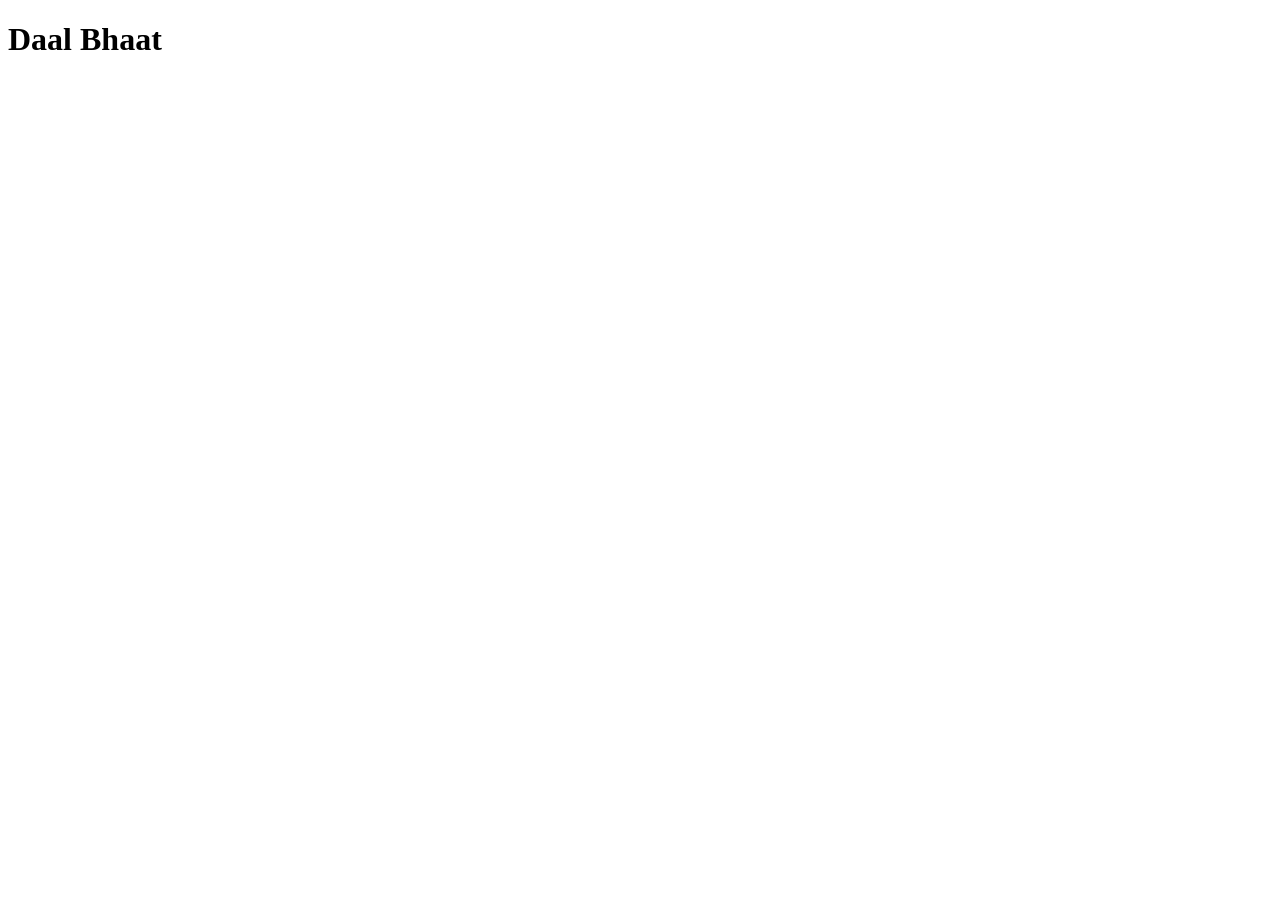
==== recipes/daalbhaat.html @ 1dd0cca0 "Add HTML boiler plate to all pages and h1 as heading" ====
<!DOCTYPE html>
<html lang="en">
<head>
    <meta charset="UTF-8">
    <meta name="viewport" content="width=device-width, initial-scale=1.0">
    <title>Daal Bhaat</title>
</head>
<body>
    <h1>Daal Bhaat</h1>
</body>
</html>
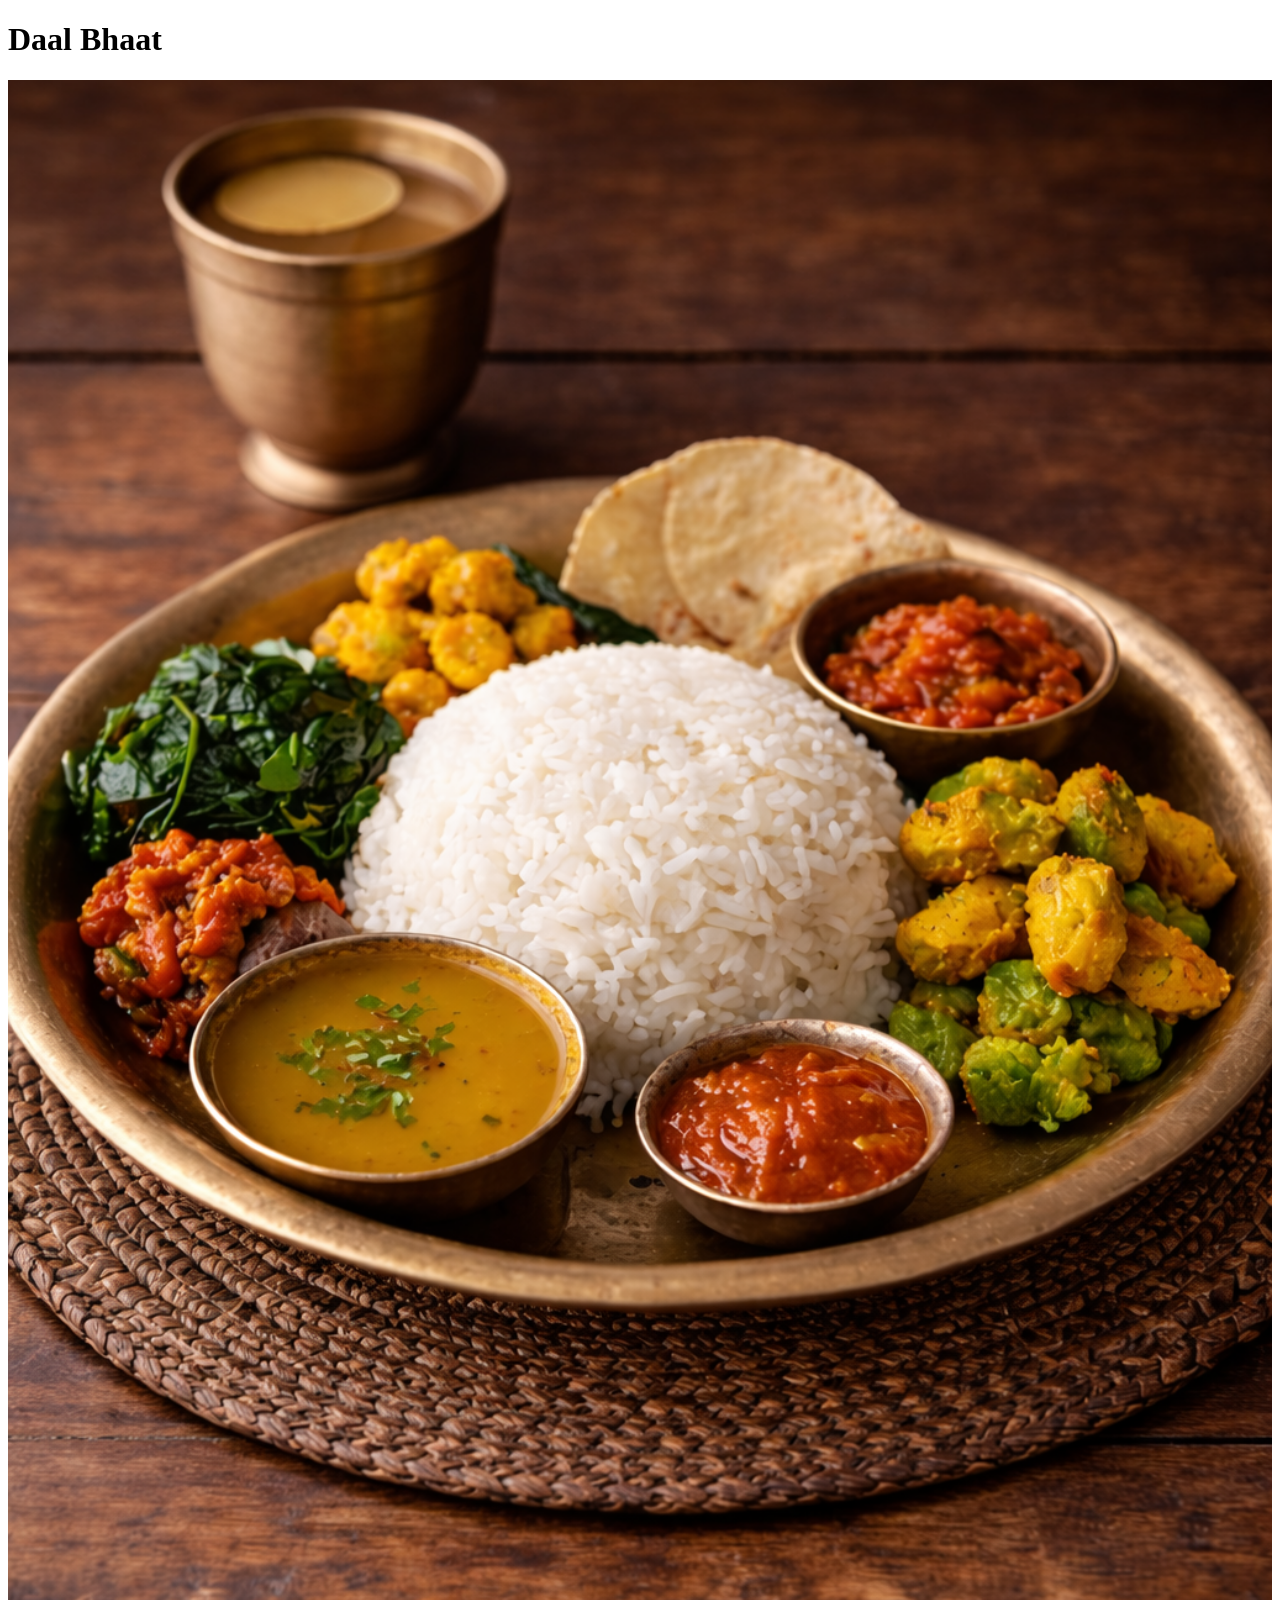
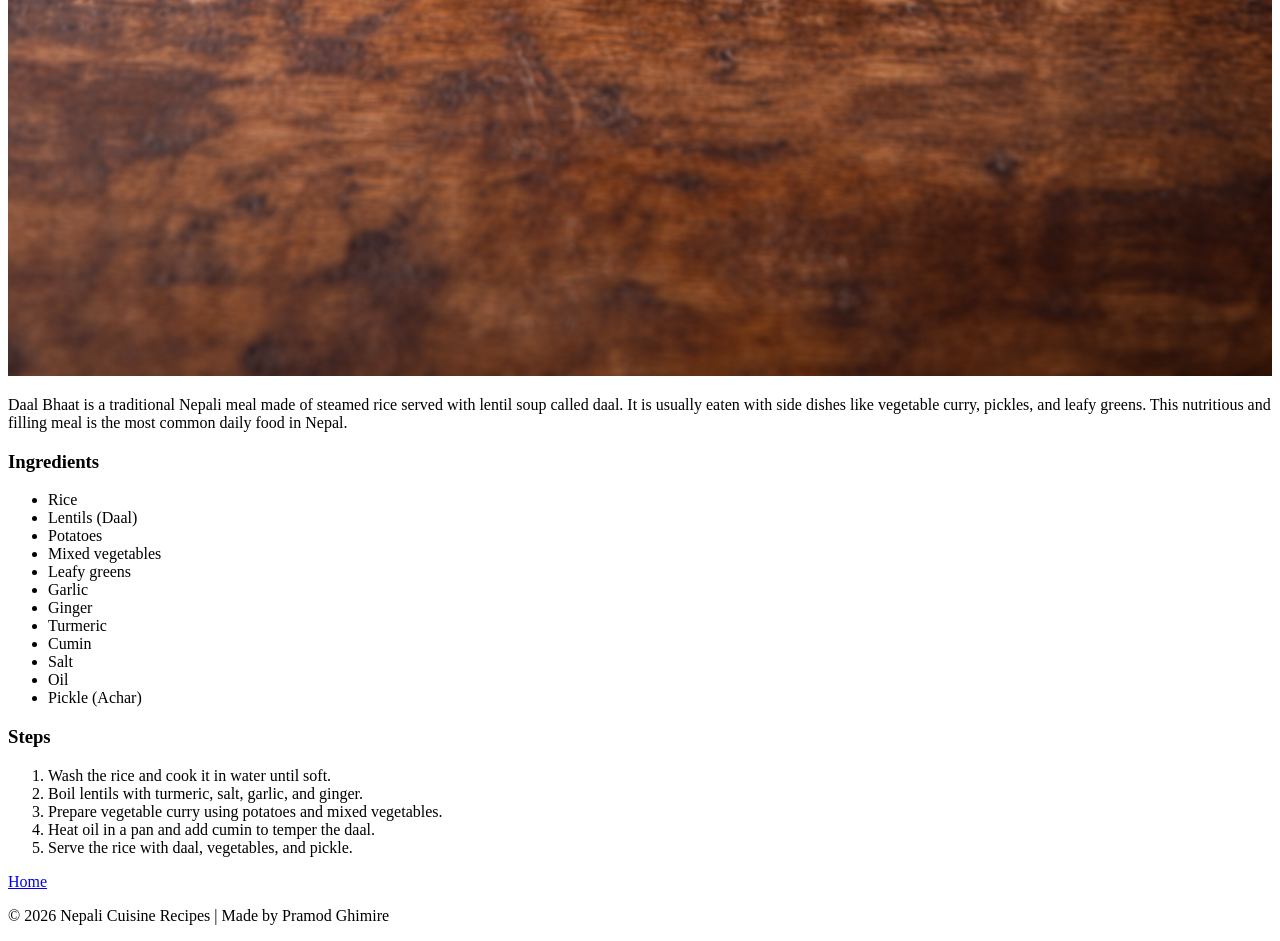
==== commit 45a1df99: "Add images directory and content to daalbhaat.html" ====
--- a/recipes/daalbhaat.html
+++ b/recipes/daalbhaat.html
@@ -7,5 +7,39 @@
 </head>
 <body>
     <h1>Daal Bhaat</h1>
+<img src="../images/rice.png" alt="Nepali Cuisine image" width="100%">
+
+<p>Daal Bhaat is a traditional Nepali meal made of steamed rice served with lentil soup called daal. It is usually eaten with side dishes like vegetable curry, pickles, and leafy greens. This nutritious and filling meal is the most common daily food in Nepal.
+
+    <h3>Ingredients</h3>
+<ul>
+  <li>Rice</li>
+  <li>Lentils (Daal)</li>
+  <li>Potatoes</li>
+  <li>Mixed vegetables</li>
+  <li>Leafy greens</li>
+  <li>Garlic</li>
+  <li>Ginger</li>
+  <li>Turmeric</li>
+  <li>Cumin</li>
+  <li>Salt</li>
+  <li>Oil</li>
+  <li>Pickle (Achar)</li>
+</ul>
+
+<h3>Steps</h3>
+<ol>
+  <li>Wash the rice and cook it in water until soft.</li>
+  <li>Boil lentils with turmeric, salt, garlic, and ginger.</li>
+  <li>Prepare vegetable curry using potatoes and mixed vegetables.</li>
+  <li>Heat oil in a pan and add cumin to temper the daal.</li>
+  <li>Serve the rice with daal, vegetables, and pickle.</li>
+</ol>
+</p>
+    <a href="../index.html">Home</a>
+
+    <footer>
+  <p>© 2026 Nepali Cuisine Recipes | Made by Pramod Ghimire</p>
+</footer>
 </body>
 </html>
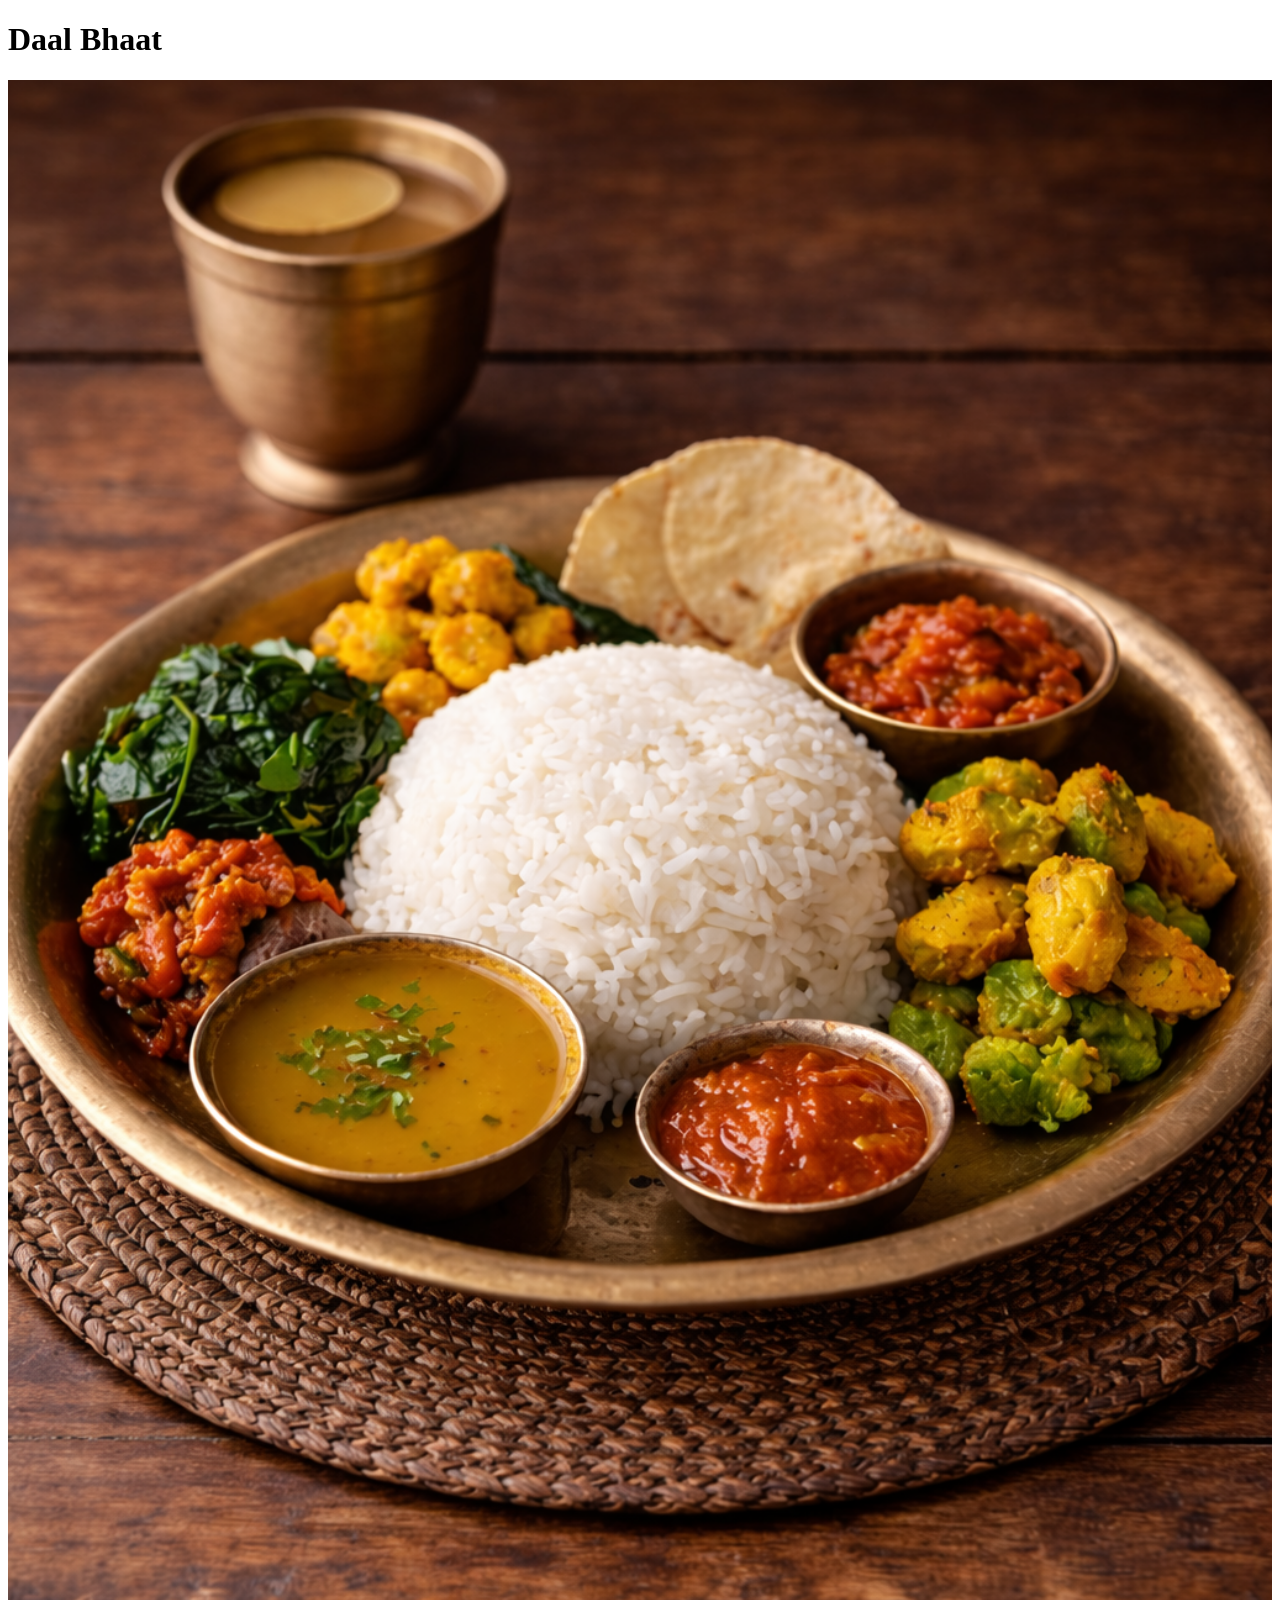
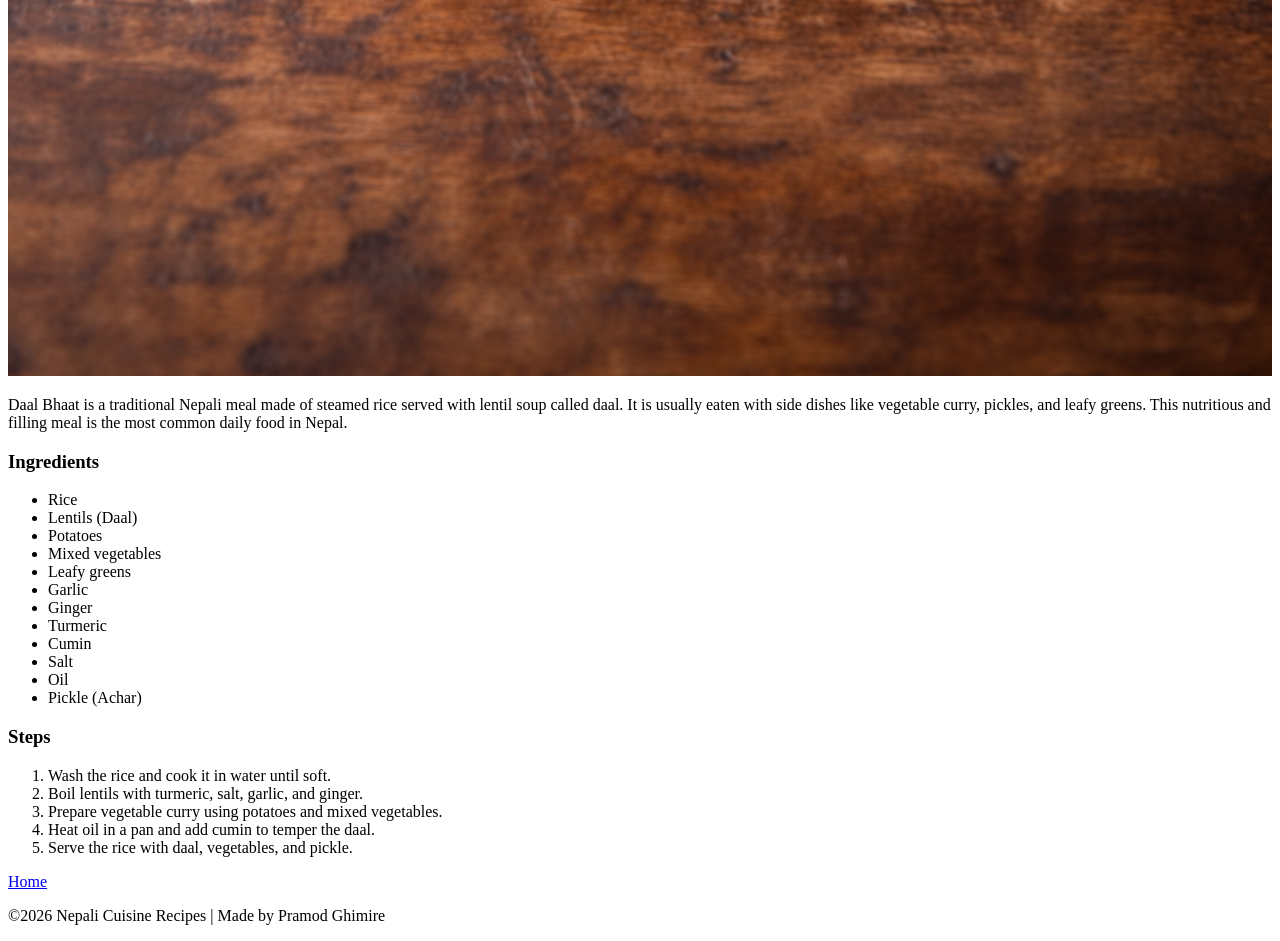
==== commit ff69e42b: "Add all content required by project" ====
--- a/recipes/daalbhaat.html
+++ b/recipes/daalbhaat.html
@@ -39,7 +39,7 @@
     <a href="../index.html">Home</a>
 
     <footer>
-  <p>© 2026 Nepali Cuisine Recipes | Made by Pramod Ghimire</p>
+  <p> &copy;2026 Nepali Cuisine Recipes | Made by Pramod Ghimire</p>
 </footer>
 </body>
 </html>
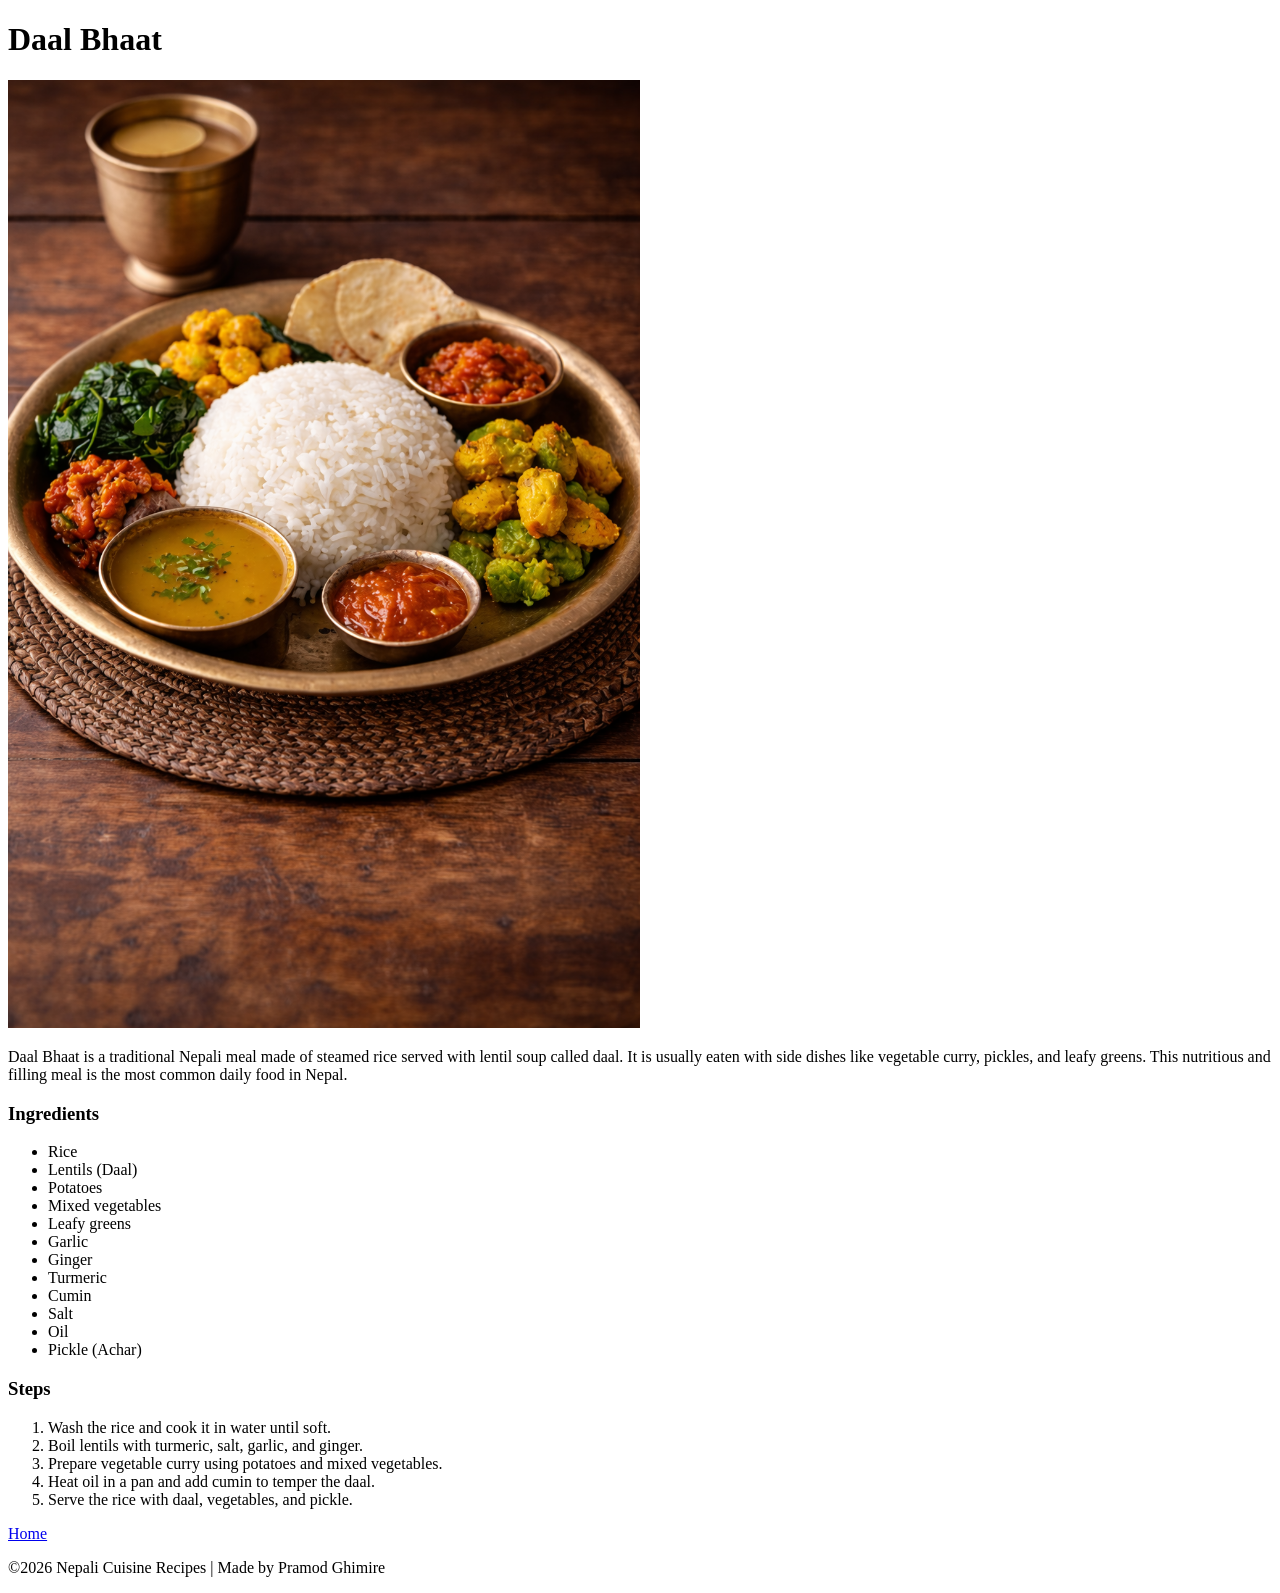
==== commit 81c209da: "Change image width to 50% from 100%" ====
--- a/recipes/daalbhaat.html
+++ b/recipes/daalbhaat.html
@@ -7,7 +7,7 @@
 </head>
 <body>
     <h1>Daal Bhaat</h1>
-<img src="../images/rice.png" alt="Nepali Cuisine image" width="100%">
+<img src="../images/rice.png" alt="Nepali Cuisine image" width="50%">
 
 <p>Daal Bhaat is a traditional Nepali meal made of steamed rice served with lentil soup called daal. It is usually eaten with side dishes like vegetable curry, pickles, and leafy greens. This nutritious and filling meal is the most common daily food in Nepal.
 
